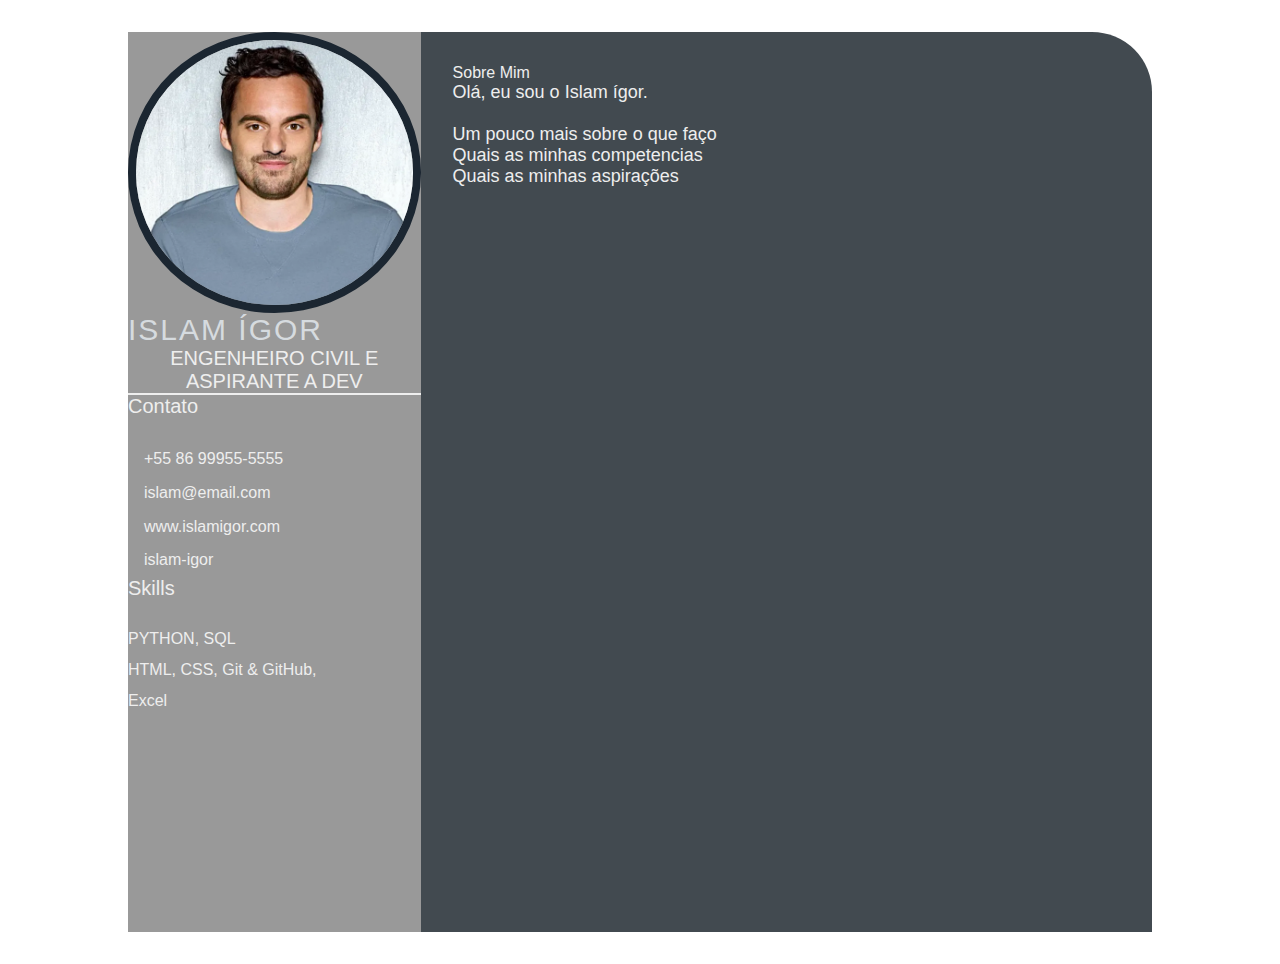
==== index2.html @ adabc723 "corrigido problema com a imagem" ====
<html lang="en">
<head>
    <meta charset="UTF-8">
    <meta http-equiv="X-UA-Compatible" content="IE=edge">
    <meta name="viewport" content="width=device-width, initial-scale=1.0">
    <title>Islam Ígor CV</title>

    <link rel="stylesheet" href="style.css">

</head>
<body>
    <main class="resume-contents">
        <section class="left-section">
            <section class="left-section-content">
                <div class="profile">
                    <img class="profile-image" src="img/profile-image.jpg" alt="Profile image">
                    <p class="name">Islam Ígor</p>
                    <p class="profession">Engenheiro Civil e Aspirante a dev</p>
                </div>
                <div class="contact-info">
                    <p class="left-title">Contato</p>
                    <ul>
                        <li><i class="fa fa-phone"></i>+55 86 99955-5555</li>
                        <li><i class="fa fa-envelope"></i>islam@email.com</li>
                        <li><i class="fa fa-globe"></i>www.islamigor.com</li>
                        <li><i class="fa fa-github"></i>islam-igor</li>
                    </ul>
                </div>
                <div class="skills">
                    <p class="left-title">Skills</p>
                    <ul>
                        <li><p>PYTHON, SQL</p></li>
                        <li><p>HTML, CSS, Git & GitHub, </p></li>
                        <li><p>Excel</p></li>
                    </ul>
                </div>
            </section>
            </section>
            <section class="right-section">
                <div class="right-section-contents">
                    <section class="about gap">
                        <div class="right-title">Sobre Mim</div>
                        <p class="about-me-contents">
                            Olá, eu sou o Islam ígor.<br>
                            <br> Um pouco mais sobre o que faço
                            <br> Quais as minhas competencias
                            <br> Quais as minhas aspirações


                        </p>
                    </section>
                </div>
            </section>
        </section>
    </main>    
</body>
</html>
---- style.css ----
* {
    margin: 0;
    padding: 0;
    box-sizing: border-box;
    list-style: none;
    font-family: 'Roboto', sans-serif;
}

.resume-contents {
    min-height: 100vh;
    width: 80%;
    margin: 2rem auto;
    display: grid;
    grid-template-columns: repeat(7, 1fr);
}

.left-section {
    grid-column: span 2;
    height: 100%;
    background-color: #999999;
}

.right-section {
    grid-column: span 5;
    height: 100%;
    background-color: #424a50;
    border-radius: 0px 60px 0px 0px;
}

.left-section-contents{
    padding: 2rem 2rem;
}

.profile {
    width: 100%;
    border-bottom: 2px solid #eeeeee;
}

.profile .profile-image {
    width: 100%;
    border-radius: 50%;
    border: 8px solid #1B2631;
}

.name {
    color: #D6DBDF;
    font-size: 30px;
    letter-spacing: 2px;
    text-transform: uppercase;
}

.profession {
    color: #eeeeee;
    font-size: 20px;
    text-transform: uppercase;
    text-align: center;
}

/* .contact-info { border-bottom: 2px solid #1B2631; } */
.left-title {
    color: #eeeeee;
    font-size: 20px;
}

.contact-info ul {
    padding-top: 1.5rem;
}

.contact-info ul li,
.references ul li {
    padding: .4rem 0;
    color: #eeeeee;
}

.contact-info ul li i,
.references ul li i {
    padding-right: 1rem;
    font-size: 18px;
    color: #eeeeee;
}

.skills ul {
    padding-top: 1.5rem;
}
.skills ul li p {
    padding: .4rem 0;
    color: #eeeeee;
}

.right-section-contents {
    padding: 2rem 2rem;
}

.right-title {
    color: #eeeeee;
}

.gap {
    padding-bottom: 2rem;
}
.about-me-contents {
    font-size: 18px;
    color: #eeeeee;
}
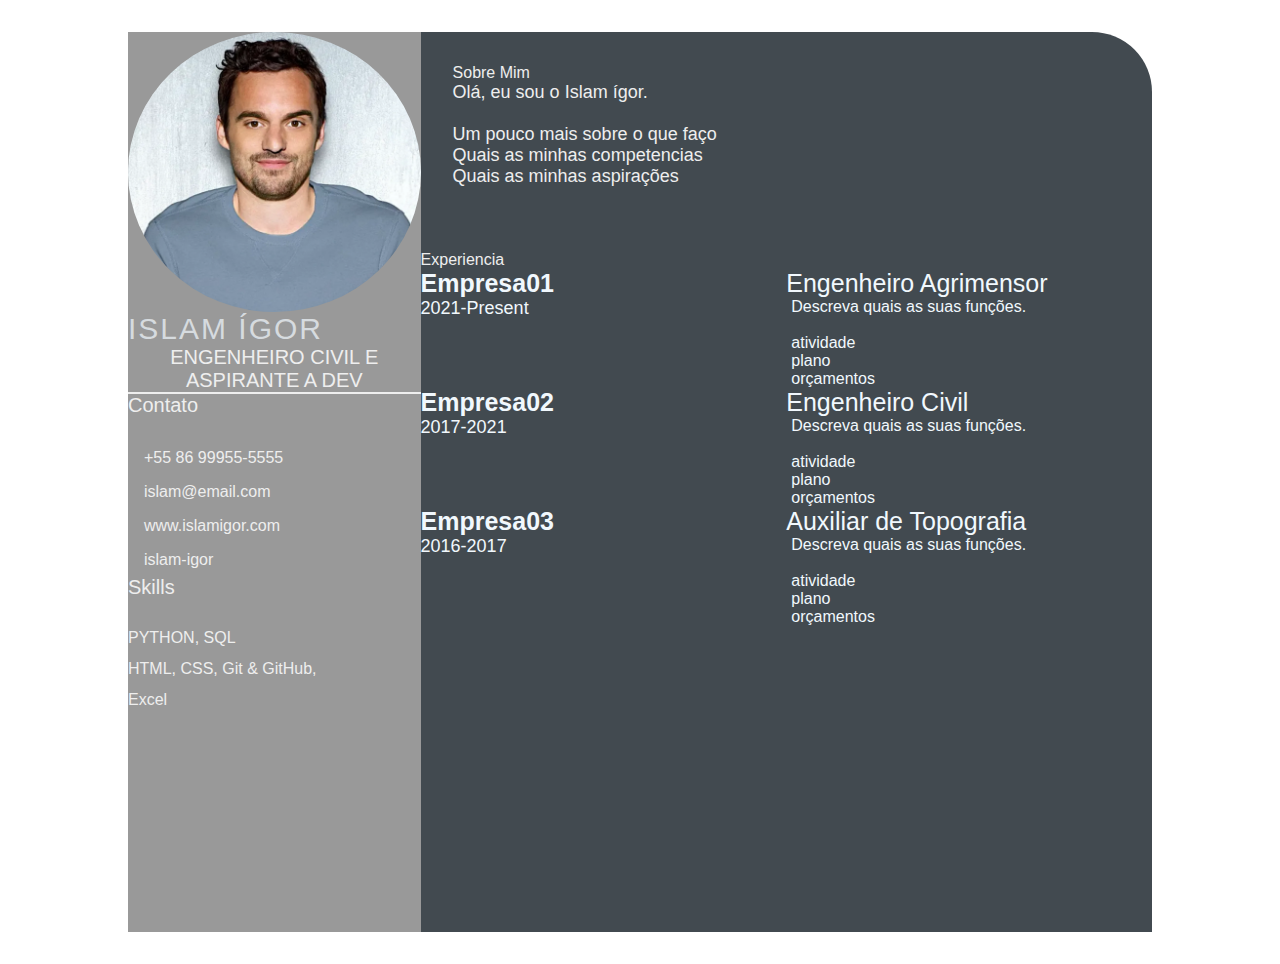
==== commit d8a6ccb1: "job-experience-add" ====
--- a/index2.html
+++ b/index2.html
@@ -5,7 +5,7 @@
     <meta name="viewport" content="width=device-width, initial-scale=1.0">
     <title>Islam Ígor CV</title>
 
-    <link rel="stylesheet" href="style.css">
+    <link rel="stylesheet" href="styleday3.css">
 
 </head>
 <body>
@@ -14,6 +14,7 @@
             <section class="left-section-content">
                 <div class="profile">
                     <img class="profile-image" src="img/profile-image.jpg" alt="Profile image">
+
                     <p class="name">Islam Ígor</p>
                     <p class="profession">Engenheiro Civil e Aspirante a dev</p>
                 </div>
@@ -35,7 +36,7 @@
                     </ul>
                 </div>
             </section>
-            </section>
+        </section>
             <section class="right-section">
                 <div class="right-section-contents">
                     <section class="about gap">
@@ -46,12 +47,57 @@
                             <br> Quais as minhas competencias
                             <br> Quais as minhas aspirações
 
-
                         </p>
                     </section>
                 </div>
+            <section class="experience gap">
+                <div class="right-title">Experiencia</div>
+                <div class="experience-contents">
+                    <div class="exp-left">
+                        <p class="exp-company-name">Empresa01</p>
+                        <p class="exp-time-period">2021-Present</p>
+                    </div>
+                    <div class="exp-right">
+                        <p class="exp-position">Engenheiro Agrimensor</p>
+                        <p class="exp-desc">
+                            Descreva quais as suas funções.<br>
+                            <br> atividade
+                            <br> plano
+                            <br> orçamentos
+
+                        </p>
+                    </div>
+                    <div class="exp-left">
+                        <p class="exp-company-name">Empresa02</p>
+                        <p class="exp-time-period">2017-2021</p>
+                    </div>
+                    <div class="exp-right">
+                        <p class="exp-position">Engenheiro Civil</p>
+                        <p class="exp-desc">
+                            Descreva quais as suas funções.<br>
+                            <br> atividade
+                            <br> plano
+                            <br> orçamentos
+
+                        </p>
+                    </div>
+                    <div class="exp-left">
+                        <p class="exp-company-name">Empresa03</p>
+                        <p class="exp-time-period">2016-2017</p>
+                    </div>
+                    <div class="exp-right">
+                        <p class="exp-position">Auxiliar de Topografia</p>
+                        <p class="exp-desc">
+                            Descreva quais as suas funções.<br>
+                            <br> atividade
+                            <br> plano
+                            <br> orçamentos
+
+                        </p>
+                    </div>
+                </div> 
             </section>
-        </section>
+            </section>
     </main>    
 </body>
 </html>--- a/styleday3.css
+++ b/styleday3.css
@@ -0,0 +1,138 @@
+* {
+    margin: 0;
+    padding: 0;
+    box-sizing: border-box;
+    list-style: none;
+    font-family: 'Roboto', sans-serif;
+}
+
+.resume-contents {
+    min-height: 100vh;
+    width: 80%;
+    margin: 2rem auto;
+    display: grid;
+    grid-template-columns: repeat(7, 1fr);
+}
+
+.left-section {
+    grid-column: span 2;
+    height: 100%;
+    background-color: #999999;
+}
+
+.right-section {
+    grid-column: span 5;
+    height: 100%;
+    background-color: #424a50;
+    border-radius: 0px 60px 0px 0px;
+}
+
+.left-section-contents{
+    padding: 2rem 2rem;
+}
+
+.profile {
+    width: 100%;
+    border-bottom: 2px solid #eeeeee;
+}
+
+.profile .profile-image {
+    width: 100%;
+    border-radius: 100%;
+}
+
+.name {
+    color: #D6DBDF;
+    font-size: 30px;
+    letter-spacing: 2px;
+    text-transform: uppercase;
+}
+
+.profession {
+    color: #eeeeee;
+    font-size: 20px;
+    text-transform: uppercase;
+    text-align: center;
+}
+
+/* .contact-info { border-bottom: 2px solid #1B2631; } */
+.left-title {
+    color: #eeeeee;
+    font-size: 20px;
+}
+
+.contact-info ul {
+    padding-top: 1.5rem;
+}
+
+.contact-info ul li,
+.references ul li {
+    padding: .4rem 0;
+    color: #eeeeee;
+}
+
+.contact-info ul li i,
+.references ul li i {
+    padding-right: 1rem;
+    font-size: 18px;
+    color: #eeeeee;
+}
+
+.skills ul {
+    padding-top: 1.5rem;
+}
+.skills ul li p {
+    padding: .4rem 0;
+    color: #eeeeee;
+}
+
+.right-section-contents {
+    padding: 2rem 2rem;
+}
+
+.right-title {
+    color: #eeeeee;
+}
+
+.gap {
+    padding-bottom: 2rem;
+}
+.about-me-contents {
+    font-size: 18px;
+    color: #eeeeee;
+}
+
+.experience-contents,
+.education-contents,
+.awards-contents {
+    display: grid;
+    grid-template-columns: repeat(2, 1fr);
+    padding-bottom: 2rem;
+    color: #F1F8FD;
+}
+
+.exp-company-name,
+.education-school-name,
+.awards-company-name {
+    font-size: 25px;
+    font-weight: bold;
+}
+
+.exp-time-period,
+.educationp-time-period,
+.awards-time-period {
+    font-size: 18px;
+}
+
+.exp-position,
+.education-subject,
+.awards-name {
+    font-size: 25px;
+}
+
+.exp-desc,
+.education-desc,
+.awards-desc {
+    font-size: 16px;
+    padding-left: 5px;
+}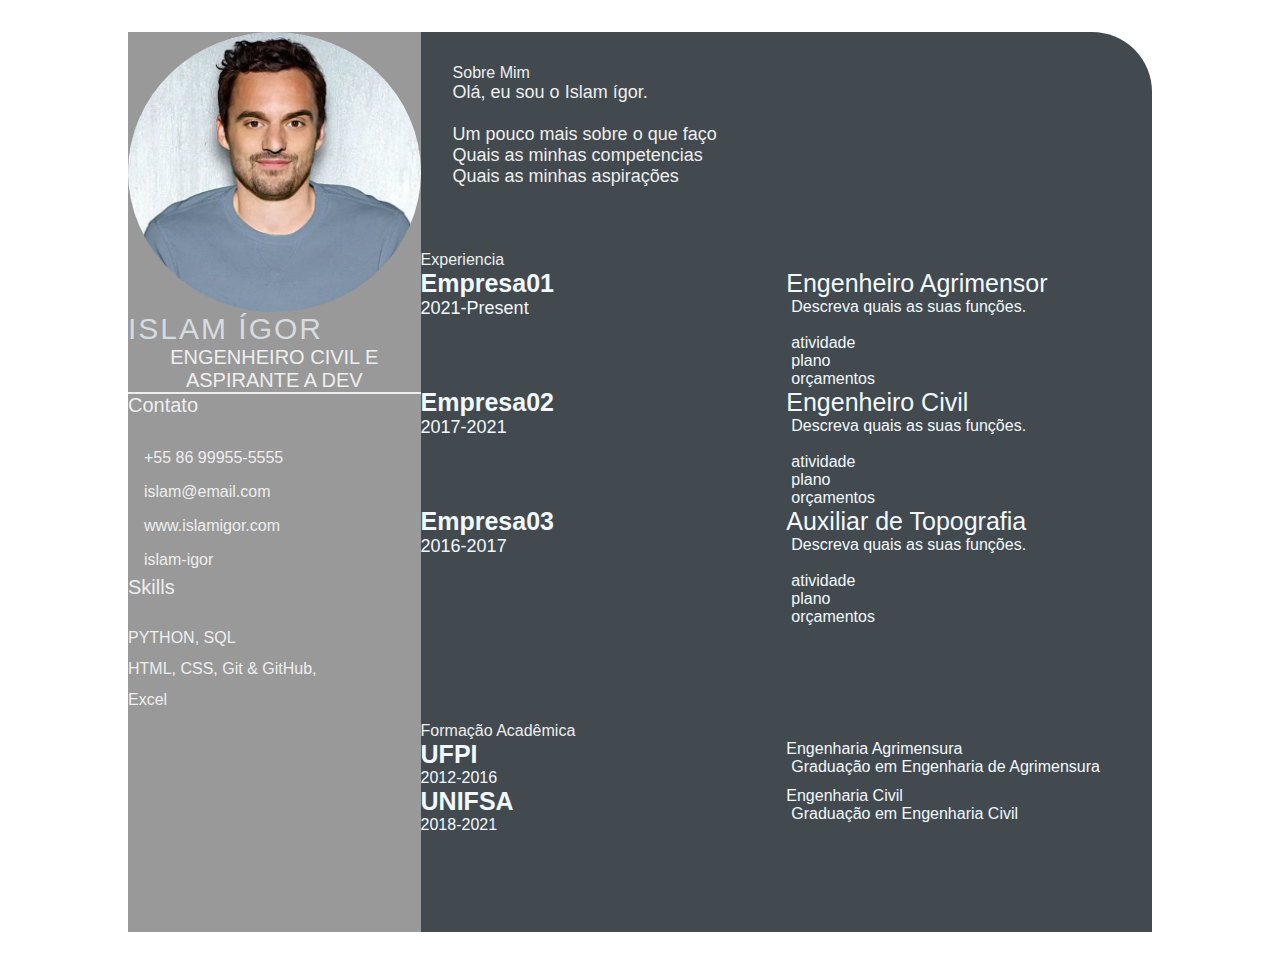
==== commit 4a4b574a: "add-school-academy-infos" ====
--- a/index2.html
+++ b/index2.html
@@ -1,13 +1,15 @@
 <html lang="en">
+
 <head>
     <meta charset="UTF-8">
     <meta http-equiv="X-UA-Compatible" content="IE=edge">
     <meta name="viewport" content="width=device-width, initial-scale=1.0">
     <title>Islam Ígor CV</title>
 
-    <link rel="stylesheet" href="styleday3.css">
+    <link rel="stylesheet" href="styleday4.css">
 
 </head>
+
 <body>
     <main class="resume-contents">
         <section class="left-section">
@@ -30,26 +32,32 @@
                 <div class="skills">
                     <p class="left-title">Skills</p>
                     <ul>
-                        <li><p>PYTHON, SQL</p></li>
-                        <li><p>HTML, CSS, Git & GitHub, </p></li>
-                        <li><p>Excel</p></li>
+                        <li>
+                            <p>PYTHON, SQL</p>
+                        </li>
+                        <li>
+                            <p>HTML, CSS, Git & GitHub, </p>
+                        </li>
+                        <li>
+                            <p>Excel</p>
+                        </li>
                     </ul>
                 </div>
             </section>
         </section>
-            <section class="right-section">
-                <div class="right-section-contents">
-                    <section class="about gap">
-                        <div class="right-title">Sobre Mim</div>
-                        <p class="about-me-contents">
-                            Olá, eu sou o Islam ígor.<br>
-                            <br> Um pouco mais sobre o que faço
-                            <br> Quais as minhas competencias
-                            <br> Quais as minhas aspirações
+        <section class="right-section">
+            <div class="right-section-contents">
+                <section class="about gap">
+                    <div class="right-title">Sobre Mim</div>
+                    <p class="about-me-contents">
+                        Olá, eu sou o Islam ígor.<br>
+                        <br> Um pouco mais sobre o que faço
+                        <br> Quais as minhas competencias
+                        <br> Quais as minhas aspirações
 
-                        </p>
-                    </section>
-                </div>
+                    </p>
+                </section>
+            </div>
             <section class="experience gap">
                 <div class="right-title">Experiencia</div>
                 <div class="experience-contents">
@@ -95,9 +103,30 @@
 
                         </p>
                     </div>
-                </div> 
+                </div>
             </section>
-            </section>
-    </main>    
+            <section class="education gap"></section>
+                    <div class="right-title">Formação Acadêmica</div>
+                    <div class="education-contents">
+                        <div class="education-left">
+                            <p class="education-school-name">UFPI</p>
+                            <p class="education-time-period">2012-2016</p>
+                        </div>
+                        <div class="education-right">
+                            <p class="education-subjetct">Engenharia Agrimensura</p>
+                            <p class="education-desc">Graduação em Engenharia de Agrimensura</p>
+                        </div>
+                        <div class="education-left">
+                            <p class="education-school-name">UNIFSA</p>
+                            <p class="education-time-period">2018-2021</p>
+                        </div>
+                        <div class="education-right">
+                            <p class="education-subjetct">Engenharia Civil</p>
+                            <p class="education-desc">Graduação em Engenharia Civil</p>
+                        </div>
+                    </div>
+        </section>
+    </main>
 </body>
+
 </html>--- a/styleday4.css
+++ b/styleday4.css
@@ -0,0 +1,138 @@
+* {
+    margin: 0;
+    padding: 0;
+    box-sizing: border-box;
+    list-style: none;
+    font-family: 'Roboto', sans-serif;
+}
+
+.resume-contents {
+    min-height: 100vh;
+    width: 80%;
+    margin: 2rem auto;
+    display: grid;
+    grid-template-columns: repeat(7, 1fr);
+}
+
+.left-section {
+    grid-column: span 2;
+    height: 100%;
+    background-color: #999999;
+}
+
+.right-section {
+    grid-column: span 5;
+    height: 100%;
+    background-color: #424a50;
+    border-radius: 0px 60px 0px 0px;
+}
+
+.left-section-contents{
+    padding: 2rem 2rem;
+}
+
+.profile {
+    width: 100%;
+    border-bottom: 2px solid #eeeeee;
+}
+
+.profile .profile-image {
+    width: 100%;
+    border-radius: 100%;
+}
+
+.name {
+    color: #D6DBDF;
+    font-size: 30px;
+    letter-spacing: 2px;
+    text-transform: uppercase;
+}
+
+.profession {
+    color: #eeeeee;
+    font-size: 20px;
+    text-transform: uppercase;
+    text-align: center;
+}
+
+/* .contact-info { border-bottom: 2px solid #1B2631; } */
+.left-title {
+    color: #eeeeee;
+    font-size: 20px;
+}
+
+.contact-info ul {
+    padding-top: 1.5rem;
+}
+
+.contact-info ul li,
+.references ul li {
+    padding: .4rem 0;
+    color: #eeeeee;
+}
+
+.contact-info ul li i,
+.references ul li i {
+    padding-right: 1rem;
+    font-size: 18px;
+    color: #eeeeee;
+}
+
+.skills ul {
+    padding-top: 1.5rem;
+}
+.skills ul li p {
+    padding: .4rem 0;
+    color: #eeeeee;
+}
+
+.right-section-contents {
+    padding: 2rem 2rem;
+}
+
+.right-title {
+    color: #eeeeee;
+}
+
+.gap {
+    padding-bottom: 2rem;
+}
+.about-me-contents {
+    font-size: 18px;
+    color: #eeeeee;
+}
+
+.experience-contents,
+.education-contents,
+.awards-contents {
+    display: grid;
+    grid-template-columns: repeat(2, 1fr);
+    padding-bottom: 2rem;
+    color: #F1F8FD;
+}
+
+.exp-company-name,
+.education-school-name,
+.awards-company-name {
+    font-size: 25px;
+    font-weight: bold;
+}
+
+.exp-time-period,
+.educationp-time-period,
+.awards-time-period {
+    font-size: 18px;
+}
+
+.exp-position,
+.education-subject,
+.awards-name {
+    font-size: 25px;
+}
+
+.exp-desc,
+.education-desc,
+.awards-desc {
+    font-size: 16px;
+    padding-left: 5px;
+}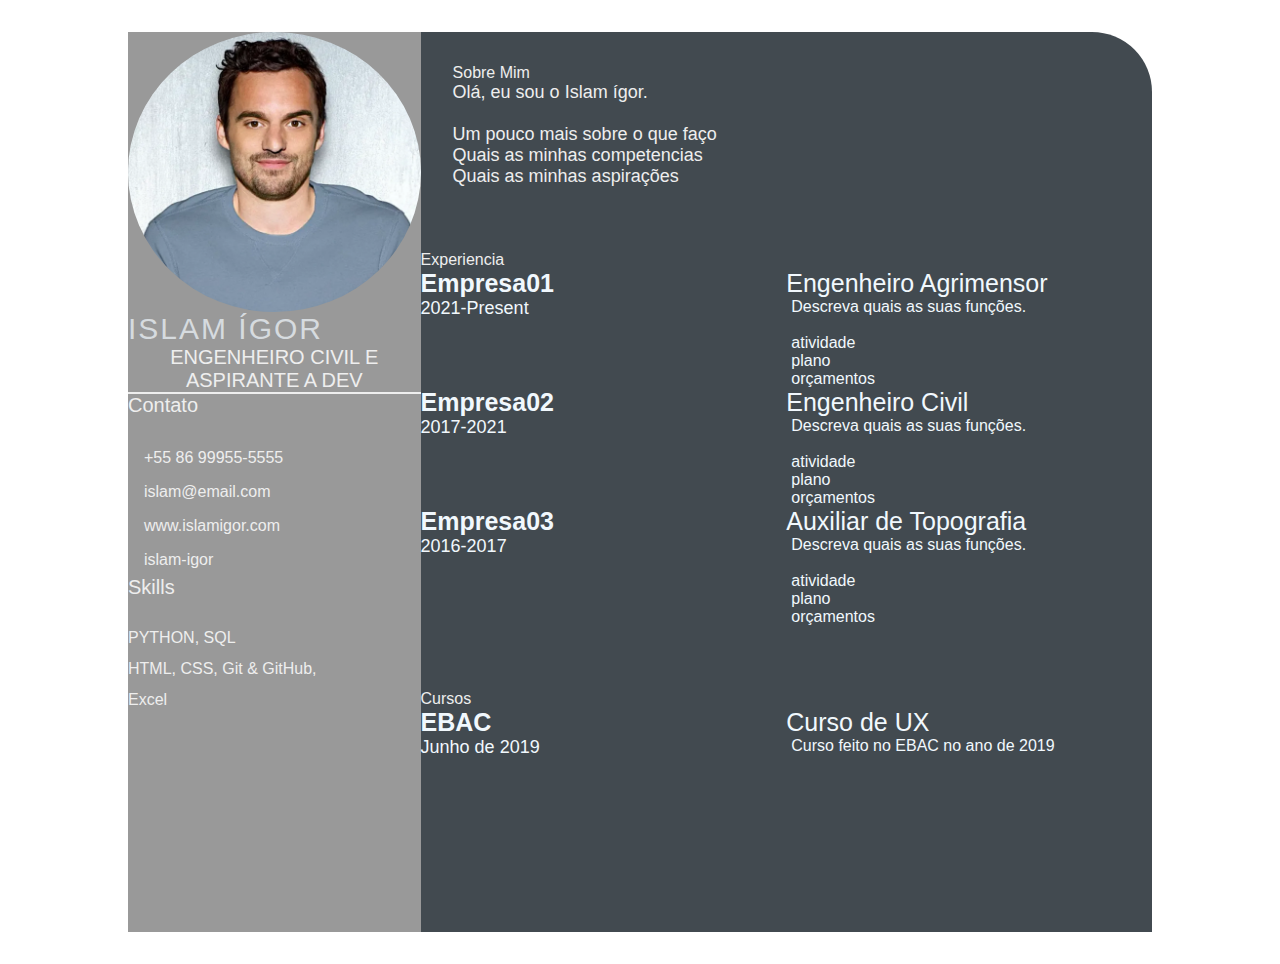
==== commit 8212f954: "add-awards" ====
--- a/index2.html
+++ b/index2.html
@@ -1,15 +1,13 @@
 <html lang="en">
-
 <head>
     <meta charset="UTF-8">
     <meta http-equiv="X-UA-Compatible" content="IE=edge">
     <meta name="viewport" content="width=device-width, initial-scale=1.0">
     <title>Islam Ígor CV</title>
 
-    <link rel="stylesheet" href="styleday4.css">
+    <link rel="stylesheet" href="styleday6.css">
 
 </head>
-
 <body>
     <main class="resume-contents">
         <section class="left-section">
@@ -32,32 +30,26 @@
                 <div class="skills">
                     <p class="left-title">Skills</p>
                     <ul>
-                        <li>
-                            <p>PYTHON, SQL</p>
-                        </li>
-                        <li>
-                            <p>HTML, CSS, Git & GitHub, </p>
-                        </li>
-                        <li>
-                            <p>Excel</p>
-                        </li>
+                        <li><p>PYTHON, SQL</p></li>
+                        <li><p>HTML, CSS, Git & GitHub, </p></li>
+                        <li><p>Excel</p></li>
                     </ul>
                 </div>
             </section>
         </section>
-        <section class="right-section">
-            <div class="right-section-contents">
-                <section class="about gap">
-                    <div class="right-title">Sobre Mim</div>
-                    <p class="about-me-contents">
-                        Olá, eu sou o Islam ígor.<br>
-                        <br> Um pouco mais sobre o que faço
-                        <br> Quais as minhas competencias
-                        <br> Quais as minhas aspirações
+            <section class="right-section">
+                <div class="right-section-contents">
+                    <section class="about gap">
+                        <div class="right-title">Sobre Mim</div>
+                        <p class="about-me-contents">
+                            Olá, eu sou o Islam ígor.<br>
+                            <br> Um pouco mais sobre o que faço
+                            <br> Quais as minhas competencias
+                            <br> Quais as minhas aspirações
 
-                    </p>
-                </section>
-            </div>
+                        </p>
+                    </section>
+                </div>
             <section class="experience gap">
                 <div class="right-title">Experiencia</div>
                 <div class="experience-contents">
@@ -103,30 +95,24 @@
 
                         </p>
                     </div>
+                </div> 
+            </section>
+            <section class="awards gap">
+                <div class="right-title">Cursos</div>
+                <div class="awards-contents">
+                    <div class="awards-left">
+                        <p class="awards-company-name">EBAC</p>
+                        <p class="awards-time-period">Junho de 2019</p>
+                    </div>
+                    <div class="awards-right">
+                        <p class="awards-name">Curso de UX</p> 
+                        <p class="awards-desc">
+                            Curso feito no EBAC no ano de 2019
+                        </p>
+                    </div>
                 </div>
             </section>
-            <section class="education gap"></section>
-                    <div class="right-title">Formação Acadêmica</div>
-                    <div class="education-contents">
-                        <div class="education-left">
-                            <p class="education-school-name">UFPI</p>
-                            <p class="education-time-period">2012-2016</p>
-                        </div>
-                        <div class="education-right">
-                            <p class="education-subjetct">Engenharia Agrimensura</p>
-                            <p class="education-desc">Graduação em Engenharia de Agrimensura</p>
-                        </div>
-                        <div class="education-left">
-                            <p class="education-school-name">UNIFSA</p>
-                            <p class="education-time-period">2018-2021</p>
-                        </div>
-                        <div class="education-right">
-                            <p class="education-subjetct">Engenharia Civil</p>
-                            <p class="education-desc">Graduação em Engenharia Civil</p>
-                        </div>
-                    </div>
         </section>
-    </main>
+    </main>    
 </body>
-
 </html>--- a/styleday6.css
+++ b/styleday6.css
@@ -0,0 +1,138 @@
+* {
+    margin: 0;
+    padding: 0;
+    box-sizing: border-box;
+    list-style: none;
+    font-family: 'Roboto', sans-serif;
+}
+
+.resume-contents {
+    min-height: 100vh;
+    width: 80%;
+    margin: 2rem auto;
+    display: grid;
+    grid-template-columns: repeat(7, 1fr);
+}
+
+.left-section {
+    grid-column: span 2;
+    height: 100%;
+    background-color: #999999;
+}
+
+.right-section {
+    grid-column: span 5;
+    height: 100%;
+    background-color: #424a50;
+    border-radius: 0px 60px 0px 0px;
+}
+
+.left-section-contents{
+    padding: 2rem 2rem;
+}
+
+.profile {
+    width: 100%;
+    border-bottom: 2px solid #eeeeee;
+}
+
+.profile .profile-image {
+    width: 100%;
+    border-radius: 100%;
+}
+
+.name {
+    color: #D6DBDF;
+    font-size: 30px;
+    letter-spacing: 2px;
+    text-transform: uppercase;
+}
+
+.profession {
+    color: #eeeeee;
+    font-size: 20px;
+    text-transform: uppercase;
+    text-align: center;
+}
+
+/* .contact-info { border-bottom: 2px solid #1B2631; } */
+.left-title {
+    color: #eeeeee;
+    font-size: 20px;
+}
+
+.contact-info ul {
+    padding-top: 1.5rem;
+}
+
+.contact-info ul li,
+.references ul li {
+    padding: .4rem 0;
+    color: #eeeeee;
+}
+
+.contact-info ul li i,
+.references ul li i {
+    padding-right: 1rem;
+    font-size: 18px;
+    color: #eeeeee;
+}
+
+.skills ul {
+    padding-top: 1.5rem;
+}
+.skills ul li p {
+    padding: .4rem 0;
+    color: #eeeeee;
+}
+
+.right-section-contents {
+    padding: 2rem 2rem;
+}
+
+.right-title {
+    color: #eeeeee;
+}
+
+.gap {
+    padding-bottom: 2rem;
+}
+.about-me-contents {
+    font-size: 18px;
+    color: #eeeeee;
+}
+
+.experience-contents,
+.education-contents,
+.awards-contents {
+    display: grid;
+    grid-template-columns: repeat(2, 1fr);
+    padding-bottom: 2rem;
+    color: #F1F8FD;
+}
+
+.exp-company-name,
+.education-school-name,
+.awards-company-name {
+    font-size: 25px;
+    font-weight: bold;
+}
+
+.exp-time-period,
+.educationp-time-period,
+.awards-time-period {
+    font-size: 18px;
+}
+
+.exp-position,
+.education-subject,
+.awards-name {
+    font-size: 25px;
+}
+
+.exp-desc,
+.education-desc,
+.awards-desc {
+    font-size: 16px;
+    padding-left: 5px;
+}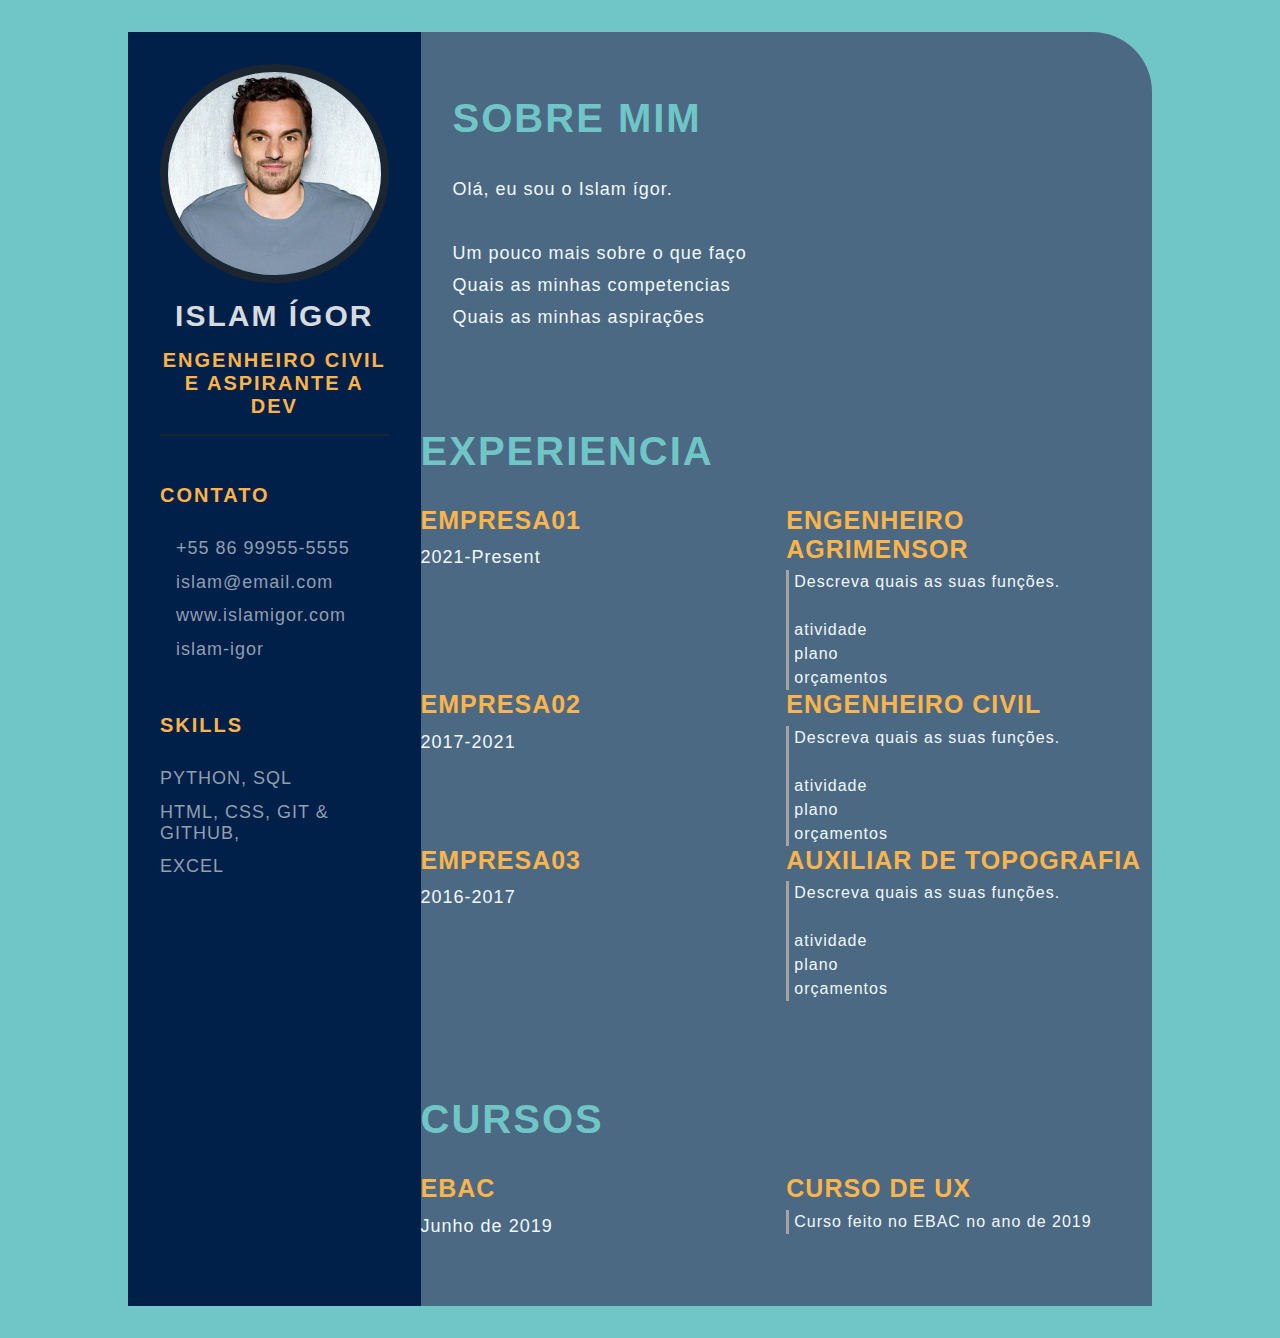
==== commit e0b669ec: "icons" ====
--- a/index2.html
+++ b/index2.html
@@ -5,7 +5,7 @@
     <meta name="viewport" content="width=device-width, initial-scale=1.0">
     <title>Islam Ígor CV</title>
 
-    <link rel="stylesheet" href="styleday6.css">
+    <link rel="stylesheet" href="styleday7.css">
 
 </head>
 <body>
--- a/styleday7.css
+++ b/styleday7.css
@@ -0,0 +1,293 @@
+* {
+    margin: 0;
+    padding: 0;
+    box-sizing: border-box;
+    list-style: none;
+    font-family: 'Roboto', sans-serif;
+}
+
+body {
+    background-color: #70c6c7;
+}
+
+.resume-contents {
+    min-height: 100vh;
+    width: 80%;
+    margin: 2rem auto;
+    display: grid;
+    grid-template-columns: repeat(7, 1fr);
+}
+
+.left-section {
+    grid-column: span 2;
+    height: 100%;
+    background-color: #00204A;
+}
+
+.right-section {
+    grid-column: span 5;
+    height: 100%;
+    background-color: #4B6982;
+    border-radius: 0px 60px 0px 0px;
+}
+
+.left-section-content{
+    padding: 2rem 2rem;
+}
+
+.profile {
+    width: 100%;
+    border-bottom: 2px solid #1B2631;
+}
+
+.profile .profile-image {
+    width: 100%;
+    border-radius: 50%;
+    border: 8px solid #1B2631;
+}
+
+.name {
+    color: #D6DBDF;
+    font-size: 30px;
+    letter-spacing: 2px;
+    text-transform: uppercase;
+    text-align: center;
+    font-weight: bold;
+    padding: 1rem 0;
+}
+
+.profession {
+    color: #FDB44B;
+    font-size: 20px;
+    text-transform: uppercase;
+    text-align: center;
+    letter-spacing: 2px;
+    font-weight: bold;
+    padding-bottom: 1rem;
+}
+
+/* .contact-info { border-bottom: 2px solid #1B2631; } */
+.left-title {
+    color: #FDB44B;
+    font-size: 20px;
+    letter-spacing: 2px;
+    text-transform: uppercase;
+    font-weight: bold;
+    display: flex;
+    align-items: center;
+    padding-top: 3rem;
+}
+
+.contact-info ul {
+    padding-top: 1.5rem;
+}
+
+.contact-info ul li,
+.references ul li {
+    padding: .4rem 0;
+    display: flex;
+    align-items: center;
+    color: #d6dbdfaf;
+    letter-spacing: 1px;
+    font-size: 18px;
+}
+
+.contact-info ul li i,
+.references ul li i {
+    padding-right: 1rem;
+    font-size: 18px;
+    color: #2E86C1;
+}
+
+.skills ul {
+    padding-top: 1.5rem;
+}
+.skills ul li p {
+    padding: .4rem 0;
+    color: #d6dbdfaf;
+    font-size: 18px;
+    letter-spacing: 1px;
+    display: flex;
+    align-items: center;
+    text-transform: uppercase;
+}
+
+.referance-name {
+    padding-top: 1.5rem;
+    padding-bottom: .4rem;
+    font-size: 18px;
+    color: #F9E79F;
+    letter-spacing: 1px;
+    text-transform: uppercase;
+}
+
+.referance-profession {
+    font-size: 16px;
+    color: #d6dbdfaf;
+    letter-spacing: 1px;
+    /* text-transform: uppercase; */
+    padding-bottom: .4rem;
+}
+
+
+.right-section-contents {
+    padding: 2rem 2rem;
+}
+
+.right-title {
+    color: #70C6C7;
+    font-size: 40px;
+    letter-spacing: 2px;
+    text-transform: uppercase;
+    font-weight: bold;
+    display: flex;
+    align-items: center;
+    padding: 2rem 0;
+    position: relative;
+}
+
+.gap {
+    padding-bottom: 2rem;
+}
+.about-me-contents {
+    font-size: 18px;
+    letter-spacing: 1px;
+    line-height: 2rem;
+    color: #F1F8FD;
+}
+
+.experience-contents,
+.education-contents,
+.awards-contents {
+    display: grid;
+    grid-template-columns: repeat(2, 1fr);
+    padding-bottom: 2rem;
+    color: #F1F8FD;
+}
+
+.exp-company-name,
+.education-school-name,
+.awards-company-name {
+    font-size: 25px;
+    font-weight: bold;
+    text-transform: uppercase;
+    letter-spacing: 1px;
+    color: #FDB44B;
+    padding-bottom: .4rem;
+}
+
+.exp-time-period,
+.educationp-time-period,
+.awards-time-period {
+    font-size: 18px;
+    letter-spacing: 1px;
+    line-height: 2rem;
+}
+
+.exp-position,
+.education-subject,
+.awards-name {
+    font-size: 25px;
+    font-weight: bold;
+    text-transform: uppercase;
+    letter-spacing: 1px;
+    color: #FDB44B;
+    padding-bottom: .4rem;
+}
+
+.exp-desc,
+.education-desc,
+.awards-desc {
+    font-size: 16px;
+    letter-spacing: 1px;
+    line-height: 1.5rem;
+    border-left: 3px solid #a5a3a3;
+    padding-left: 5px;
+}
+
+/* Media queries */
+@media screen and (max-width:780px) {
+    .experience-contents,
+    .education-contents,
+    .awards-contents {
+        grid-template-columns: repeat(1, 1fr);
+    }
+}
+
+@media screen and (max-width:780px) {
+    .left-section {
+        grid-column: span 3;
+    }
+    
+    .right-section {
+        grid-column: span 4;
+    }
+    
+}
+
+@media screen and (max-width:1200px) {
+    .resume-contents {
+        grid-template-columns: repeat(1, 1fr);
+    }
+}
+
+@media screen and (max-width:390px) {
+    .resume-contents {
+        width: 100%;
+        margin: 0 auto;
+    }
+
+    .name {
+        font-size: 20px;
+    }
+
+    .profession {
+        font-size: 18px;
+    }
+
+    .left-title {
+        font-size: 18px;
+    }
+
+    .right-title {
+        font-size: 18px;
+    }
+
+    .contact-info ul li,
+    .references ul li {
+        font-size: 12px;
+    }
+
+    .contact-info ul li i,
+    .references ul li i {
+        /* padding-right: 1rem; */
+        font-size: 12px;
+    }
+
+    .skills ul li p {
+        font-size: 12px;
+    }
+
+    .about-me-contents {
+        font-size: 16px;
+        line-height: 1.5rem;
+    }
+
+    .exp-company-name,
+    .education-school-name,
+    .awards-company-name {
+        font-size: 18px;
+    }
+
+    .exp-time-period,
+    .educationp-time-period,
+    .awards-time-period {
+        font-size: 16px;
+    }
+
+    .exp-position,
+    .education-subject,
+    .awards-name {
+        font-size: 18px;
+    }
+}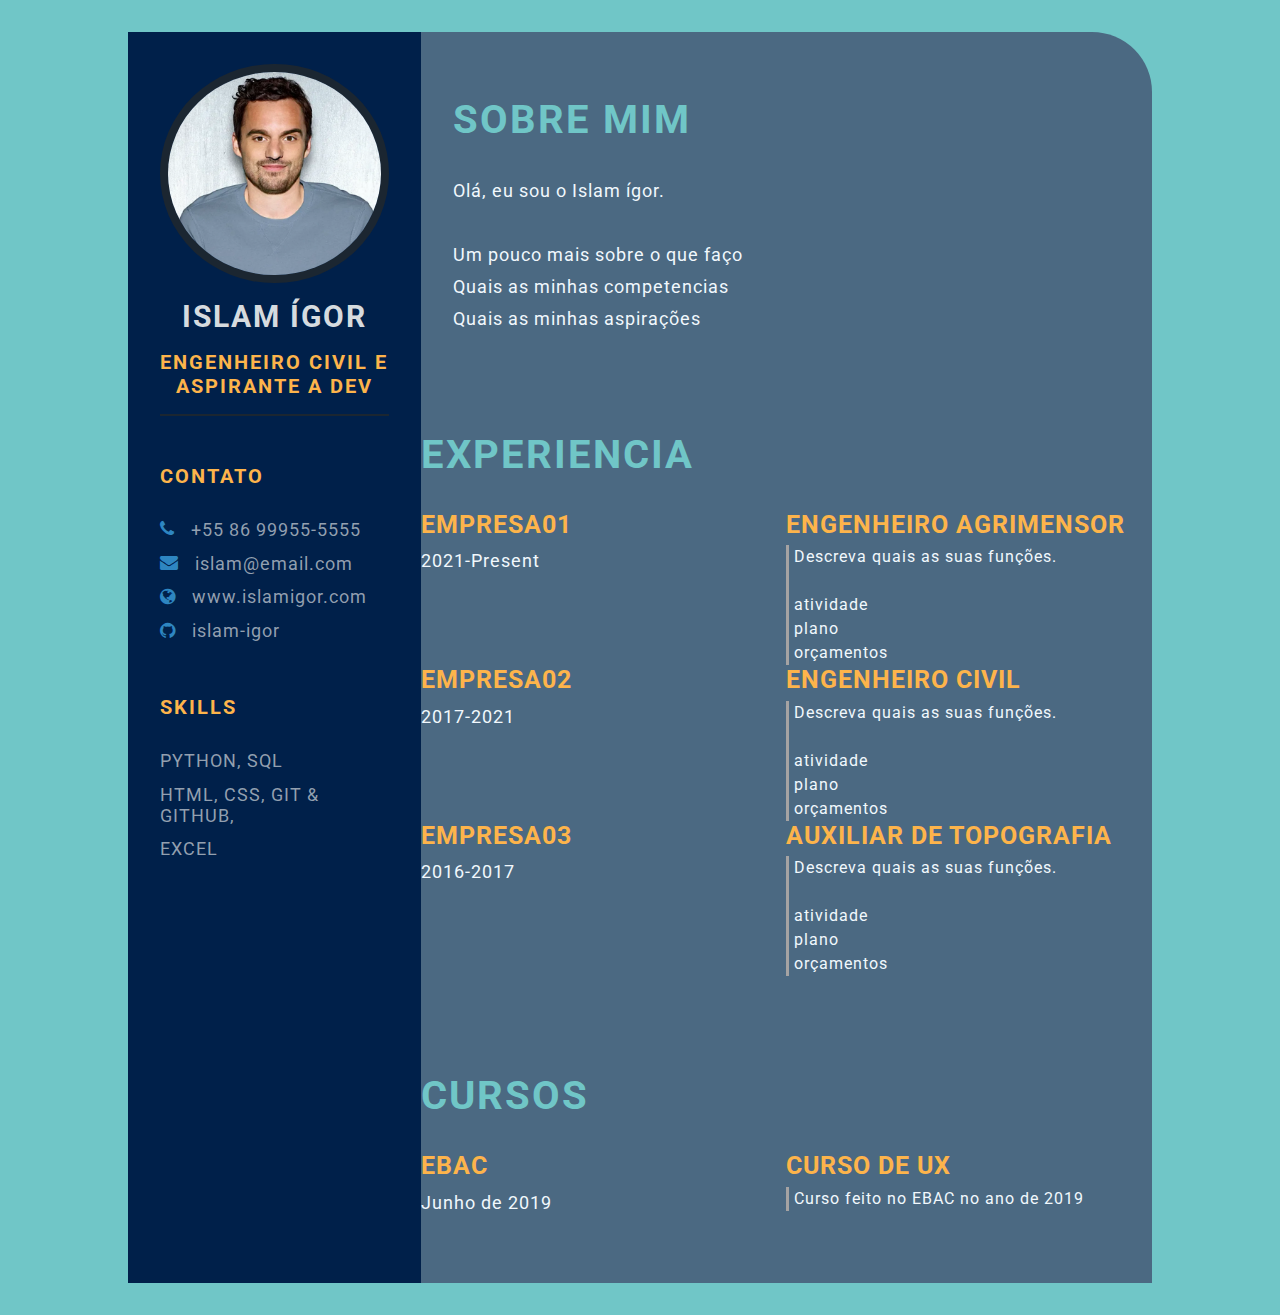
==== commit 9149117a: "add icons" ====
--- a/index2.html
+++ b/index2.html
@@ -5,7 +5,15 @@
     <meta name="viewport" content="width=device-width, initial-scale=1.0">
     <title>Islam Ígor CV</title>
 
-    <link rel="stylesheet" href="styleday7.css">
+    <!-- Google font  --> 
+    <link rel="preconnect" href="https://fonts.googleapis.com"> 
+    <link rel="preconnect" href="https://fonts.gstatic.com" crossorigin> 
+    <link href="https://fonts.googleapis.com/css2?family=Roboto:ital,wght@0,100;0,300;0,400;0,700;1,100;1,300;1,400;1,700&display=swap" rel="stylesheet"> 
+ 
+    <!-- font-awesome --> 
+    <link rel="stylesheet" href="https://cdnjs.cloudflare.com/ajax/libs/font-awesome/4.7.0/css/font-awesome.min.css">
+
+    <link rel="stylesheet" href="styleicons.css">
 
 </head>
 <body>
--- a/styleicons.css
+++ b/styleicons.css
@@ -0,0 +1,285 @@
+* {
+    margin: 0;
+    padding: 0;
+    box-sizing: border-box;
+    list-style: none;
+    font-family: 'Roboto', sans-serif;
+}
+
+body {
+    background-color: #70c6c7;
+}
+
+.resume-contents {
+    min-height: 100vh;
+    width: 80%;
+    margin: 2rem auto;
+    display: grid;
+    grid-template-columns: repeat(7, 1fr);
+}
+
+.left-section {
+    grid-column: span 2;
+    height: 100%;
+    background-color: #00204A;
+}
+
+.right-section {
+    grid-column: span 5;
+    height: 100%;
+    background-color: #4B6982;
+    border-radius: 0px 60px 0px 0px;
+}
+
+.left-section-content {
+    padding: 2rem 2rem;
+}
+
+.profile {
+    width: 100%;
+    border-bottom: 2px solid #1B2631;
+}
+
+.profile .profile-image {
+    width: 100%;
+    border-radius: 50%;
+    border: 8px solid #1B2631;
+}
+
+.name {
+    color: #D6DBDF;
+    font-size: 30px;
+    letter-spacing: 2px;
+    text-transform: uppercase;
+    text-align: center;
+    font-weight: bold;
+    padding: 1rem 0;
+}
+
+.profession {
+    color: #FDB44B;
+    font-size: 20px;
+    text-transform: uppercase;
+    text-align: center;
+    letter-spacing: 2px;
+    font-weight: bold;
+    padding-bottom: 1rem;
+}
+
+
+/* .contact-info { border-bottom: 2px solid #1B2631; } */
+
+.left-title {
+    color: #FDB44B;
+    font-size: 20px;
+    letter-spacing: 2px;
+    text-transform: uppercase;
+    font-weight: bold;
+    display: flex;
+    align-items: center;
+    padding-top: 3rem;
+}
+
+.contact-info ul {
+    padding-top: 1.5rem;
+}
+
+.contact-info ul li,
+.references ul li {
+    padding: .4rem 0;
+    display: flex;
+    align-items: center;
+    color: #d6dbdfaf;
+    letter-spacing: 1px;
+    font-size: 18px;
+}
+
+.contact-info ul li i,
+.references ul li i {
+    padding-right: 1rem;
+    font-size: 18px;
+    color: #2E86C1;
+}
+
+.skills ul {
+    padding-top: 1.5rem;
+}
+
+.skills ul li p {
+    padding: .4rem 0;
+    color: #d6dbdfaf;
+    font-size: 18px;
+    letter-spacing: 1px;
+    display: flex;
+    align-items: center;
+    text-transform: uppercase;
+}
+
+.referance-name {
+    padding-top: 1.5rem;
+    padding-bottom: .4rem;
+    font-size: 18px;
+    color: #F9E79F;
+    letter-spacing: 1px;
+    text-transform: uppercase;
+}
+
+.referance-profession {
+    font-size: 16px;
+    color: #d6dbdfaf;
+    letter-spacing: 1px;
+    /* text-transform: uppercase; */
+    padding-bottom: .4rem;
+}
+
+.right-section-contents {
+    padding: 2rem 2rem;
+}
+
+.right-title {
+    color: #70C6C7;
+    font-size: 40px;
+    letter-spacing: 2px;
+    text-transform: uppercase;
+    font-weight: bold;
+    display: flex;
+    align-items: center;
+    padding: 2rem 0;
+    position: relative;
+}
+
+.gap {
+    padding-bottom: 2rem;
+}
+
+.about-me-contents {
+    font-size: 18px;
+    letter-spacing: 1px;
+    line-height: 2rem;
+    color: #F1F8FD;
+}
+
+.experience-contents,
+.education-contents,
+.awards-contents {
+    display: grid;
+    grid-template-columns: repeat(2, 1fr);
+    padding-bottom: 2rem;
+    color: #F1F8FD;
+}
+
+.exp-company-name,
+.education-school-name,
+.awards-company-name {
+    font-size: 25px;
+    font-weight: bold;
+    text-transform: uppercase;
+    letter-spacing: 1px;
+    color: #FDB44B;
+    padding-bottom: .4rem;
+}
+
+.exp-time-period,
+.educationp-time-period,
+.awards-time-period {
+    font-size: 18px;
+    letter-spacing: 1px;
+    line-height: 2rem;
+}
+
+.exp-position,
+.education-subject,
+.awards-name {
+    font-size: 25px;
+    font-weight: bold;
+    text-transform: uppercase;
+    letter-spacing: 1px;
+    color: #FDB44B;
+    padding-bottom: .4rem;
+}
+
+.exp-desc,
+.education-desc,
+.awards-desc {
+    font-size: 16px;
+    letter-spacing: 1px;
+    line-height: 1.5rem;
+    border-left: 3px solid #a5a3a3;
+    padding-left: 5px;
+}
+
+
+/* Media queries */
+
+@media screen and (max-width:780px) {
+    .experience-contents,
+    .education-contents,
+    .awards-contents {
+        grid-template-columns: repeat(1, 1fr);
+    }
+}
+
+@media screen and (max-width:780px) {
+    .left-section {
+        grid-column: span 3;
+    }
+    .right-section {
+        grid-column: span 4;
+    }
+}
+
+@media screen and (max-width:1200px) {
+    .resume-contents {
+        grid-template-columns: repeat(1, 1fr);
+    }
+}
+
+@media screen and (max-width:390px) {
+    .resume-contents {
+        width: 100%;
+        margin: 0 auto;
+    }
+    .name {
+        font-size: 20px;
+    }
+    .profession {
+        font-size: 18px;
+    }
+    .left-title {
+        font-size: 18px;
+    }
+    .right-title {
+        font-size: 18px;
+    }
+    .contact-info ul li,
+    .references ul li {
+        font-size: 12px;
+    }
+    .contact-info ul li i,
+    .references ul li i {
+        /* padding-right: 1rem; */
+        font-size: 12px;
+    }
+    .skills ul li p {
+        font-size: 12px;
+    }
+    .about-me-contents {
+        font-size: 16px;
+        line-height: 1.5rem;
+    }
+    .exp-company-name,
+    .education-school-name,
+    .awards-company-name {
+        font-size: 18px;
+    }
+    .exp-time-period,
+    .educationp-time-period,
+    .awards-time-period {
+        font-size: 16px;
+    }
+    .exp-position,
+    .education-subject,
+    .awards-name {
+        font-size: 18px;
+    }
+}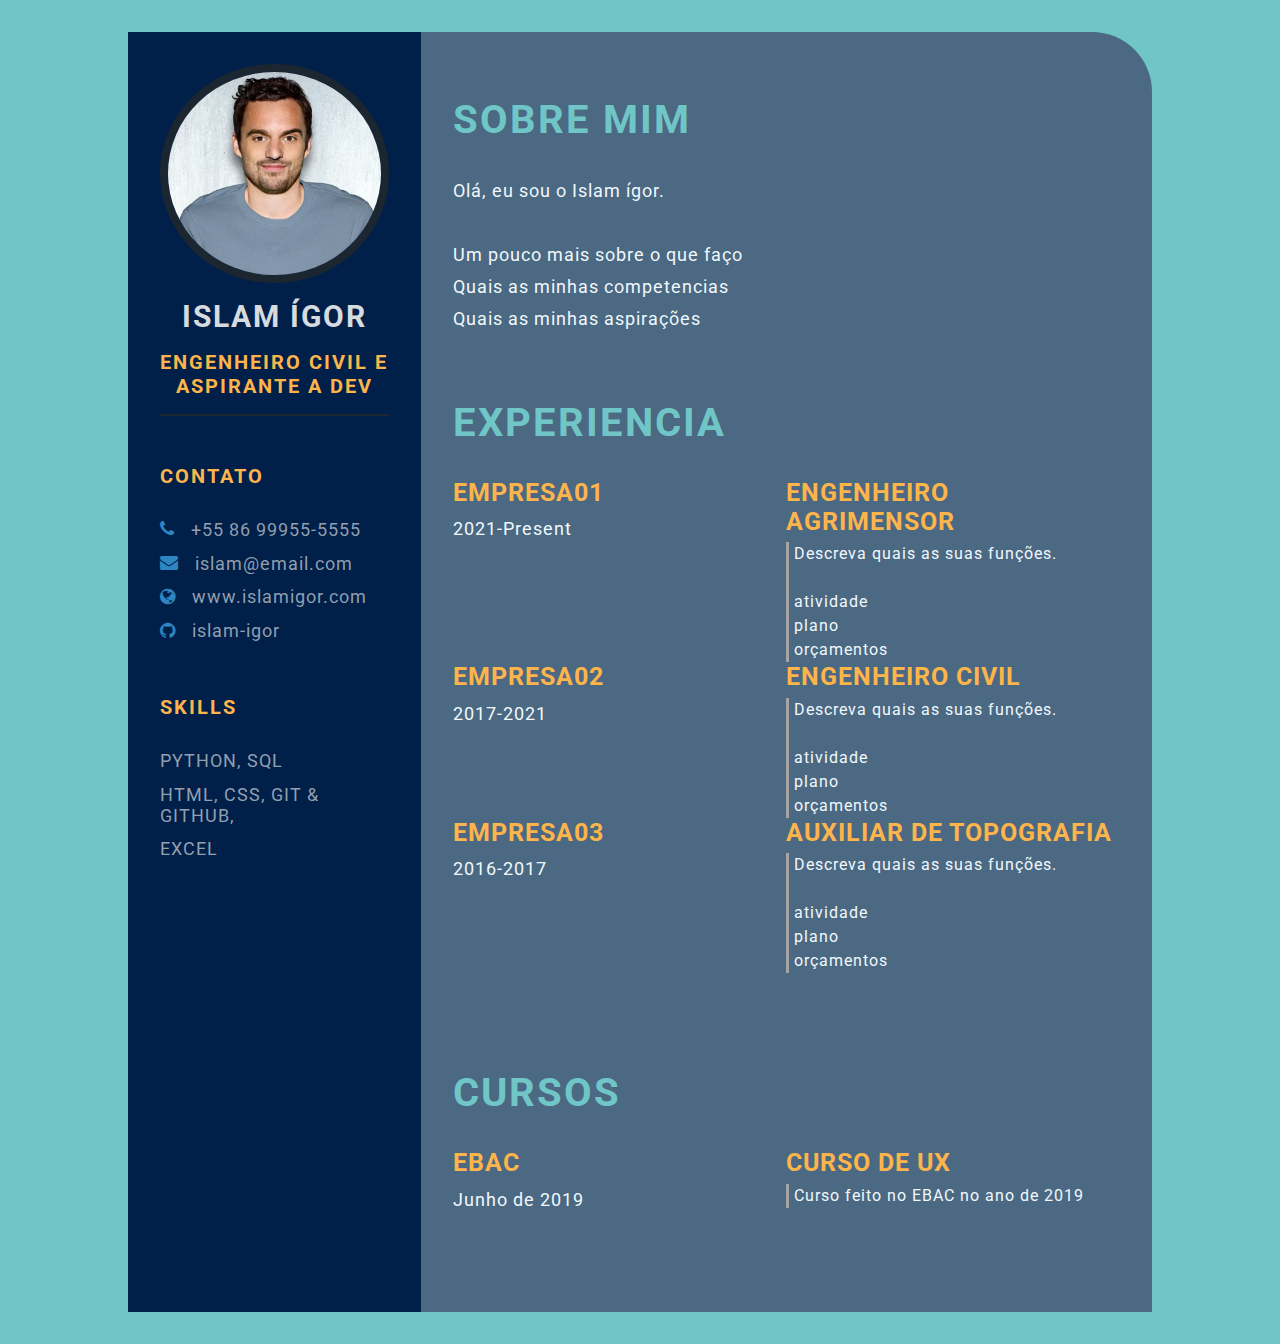
==== commit 5d07708a: "final" ====
--- a/index2.html
+++ b/index2.html
@@ -57,69 +57,70 @@
 
                         </p>
                     </section>
-                </div>
-            <section class="experience gap">
-                <div class="right-title">Experiencia</div>
-                <div class="experience-contents">
-                    <div class="exp-left">
-                        <p class="exp-company-name">Empresa01</p>
-                        <p class="exp-time-period">2021-Present</p>
+
+                <section class="experience gap">
+                    <div class="right-title">Experiencia</div>
+                    <div class="experience-contents">
+                        <div class="exp-left">
+                            <p class="exp-company-name">Empresa01</p>
+                            <p class="exp-time-period">2021-Present</p>
+                        </div>
+                        <div class="exp-right">
+                            <p class="exp-position">Engenheiro Agrimensor</p>
+                            <p class="exp-desc">
+                                Descreva quais as suas funções.<br>
+                                <br> atividade
+                                <br> plano
+                                <br> orçamentos
+
+                            </p>
+                        </div>
+                        <div class="exp-left">
+                            <p class="exp-company-name">Empresa02</p>
+                            <p class="exp-time-period">2017-2021</p>
+                        </div>
+                        <div class="exp-right">
+                            <p class="exp-position">Engenheiro Civil</p>
+                            <p class="exp-desc">
+                                Descreva quais as suas funções.<br>
+                                <br> atividade
+                                <br> plano
+                                <br> orçamentos
+
+                            </p>
+                        </div>
+                        <div class="exp-left">
+                            <p class="exp-company-name">Empresa03</p>
+                            <p class="exp-time-period">2016-2017</p>
+                        </div>
+                        <div class="exp-right">
+                            <p class="exp-position">Auxiliar de Topografia</p>
+                            <p class="exp-desc">
+                                Descreva quais as suas funções.<br>
+                                <br> atividade
+                                <br> plano
+                                <br> orçamentos
+
+                            </p>
+                        </div>
+                    </div> 
+                </section>
+                <section class="awards gap">
+                    <div class="right-title">Cursos</div>
+                    <div class="awards-contents">
+                        <div class="awards-left">
+                            <p class="awards-company-name">EBAC</p>
+                            <p class="awards-time-period">Junho de 2019</p>
+                        </div>
+                        <div class="awards-right">
+                            <p class="awards-name">Curso de UX</p> 
+                            <p class="awards-desc">
+                                Curso feito no EBAC no ano de 2019
+                            </p>
+                        </div>
                     </div>
-                    <div class="exp-right">
-                        <p class="exp-position">Engenheiro Agrimensor</p>
-                        <p class="exp-desc">
-                            Descreva quais as suas funções.<br>
-                            <br> atividade
-                            <br> plano
-                            <br> orçamentos
-
-                        </p>
-                    </div>
-                    <div class="exp-left">
-                        <p class="exp-company-name">Empresa02</p>
-                        <p class="exp-time-period">2017-2021</p>
-                    </div>
-                    <div class="exp-right">
-                        <p class="exp-position">Engenheiro Civil</p>
-                        <p class="exp-desc">
-                            Descreva quais as suas funções.<br>
-                            <br> atividade
-                            <br> plano
-                            <br> orçamentos
-
-                        </p>
-                    </div>
-                    <div class="exp-left">
-                        <p class="exp-company-name">Empresa03</p>
-                        <p class="exp-time-period">2016-2017</p>
-                    </div>
-                    <div class="exp-right">
-                        <p class="exp-position">Auxiliar de Topografia</p>
-                        <p class="exp-desc">
-                            Descreva quais as suas funções.<br>
-                            <br> atividade
-                            <br> plano
-                            <br> orçamentos
-
-                        </p>
-                    </div>
-                </div> 
-            </section>
-            <section class="awards gap">
-                <div class="right-title">Cursos</div>
-                <div class="awards-contents">
-                    <div class="awards-left">
-                        <p class="awards-company-name">EBAC</p>
-                        <p class="awards-time-period">Junho de 2019</p>
-                    </div>
-                    <div class="awards-right">
-                        <p class="awards-name">Curso de UX</p> 
-                        <p class="awards-desc">
-                            Curso feito no EBAC no ano de 2019
-                        </p>
-                    </div>
-                </div>
-            </section>
+                </section>
+            </div>
         </section>
     </main>    
 </body>
